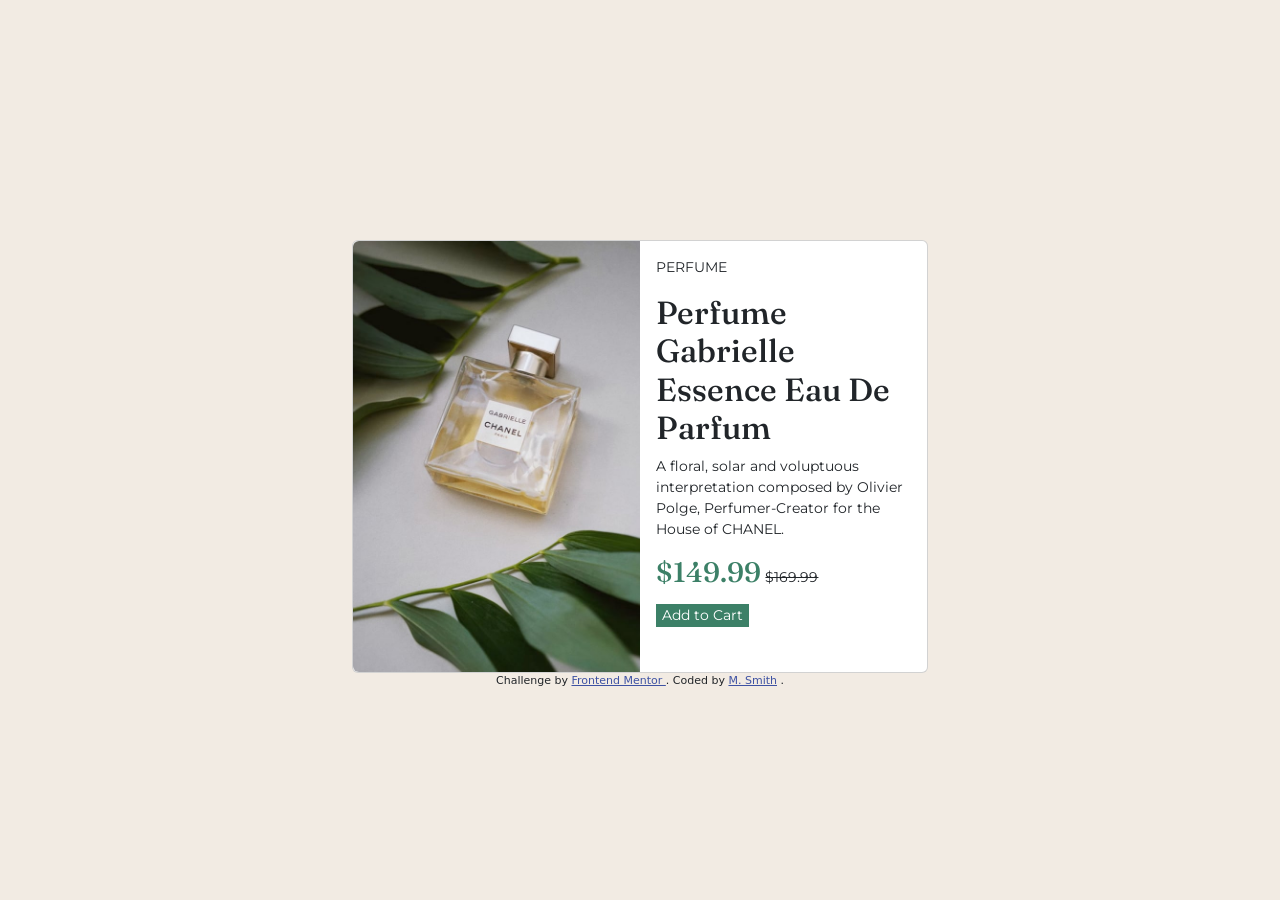
==== ProductPreviewCard/index.html @ 3549fe42 "Updated css" ====
<!DOCTYPE html>
<html lang="en">
	<head>
		<meta charset="UTF-8" />
		<meta name="viewport" content="width=device-width, initial-scale=1.0" />
		<!-- displays site properly based on user's device -->
		<link
			href="https://cdn.jsdelivr.net/npm/bootstrap@5.3.2/dist/css/bootstrap.min.css"
			rel="stylesheet"
			integrity="sha384-T3c6CoIi6uLrA9TneNEoa7RxnatzjcDSCmG1MXxSR1GAsXEV/Dwwykc2MPK8M2HN"
			crossorigin="anonymous" />
		<script
			src="https://cdn.jsdelivr.net/npm/bootstrap@5.3.2/dist/js/bootstrap.bundle.min.js"
			integrity="sha384-C6RzsynM9kWDrMNeT87bh95OGNyZPhcTNXj1NW7RuBCsyN/o0jlpcV8Qyq46cDfL"
			crossorigin="anonymous"></script>
		<link rel="stylesheet" href="custom.css" />
		<link rel="preconnect" href="https://fonts.googleapis.com" />
		<link rel="preconnect" href="https://fonts.gstatic.com" crossorigin />
		<link
			href="https://fonts.googleapis.com/css2?family=Fraunces:opsz,wght@9..144,700&family=Montserrat:wght@500;700&display=swap"
			rel="stylesheet" />
		<link
			rel="icon"
			type="image/png"
			sizes="32x32"
			href="./images/favicon-32x32.png" />

		<title>Frontend Mentor | Product preview card component</title>

		<!-- Feel free to remove these styles or customise in your own stylesheet 👍 -->
		<style>
			.attribution {
				font-size: 11px;
				text-align: center;
			}
			.attribution a {
				color: hsl(228, 45%, 44%);
			}
		</style>
	</head>
	<body>
		<div class="container-md">
			<div class="card mx-auto" style="width: 36rem">
				<div class="row g-0">
					<div class="col">
						<img
							src="images/image-product-desktop.jpg"
							class="img-fluid rounded-start"
							alt="..." />
					</div>
					<div class="col">
						<div class="card-body">
							<p class="card-perfume">perfume</p>
							<h2 class="card-title">
								Perfume Gabrielle Essence Eau De Parfum
							</h2>
							<p class="card-text">
								A floral, solar and voluptuous interpretation composed by
								Olivier Polge, Perfumer-Creator for the House of CHANEL.
							</p>
							<h3 class="price-new">$149.99</h3>
							<p class="price-old">$169.99</p>
							<p class="card-text">
								<button>Add to Cart</button>
							</p>
						</div>
					</div>
				</div>
			</div>
		</div>
		<div class="attribution">
			Challenge by
			<a href="https://www.frontendmentor.io?ref=challenge" target="_blank">
				Frontend Mentor
			</a>
			. Coded by
			<a href="#">M. Smith</a>
			.
		</div>
	</body>
</html>
---- ProductPreviewCard/custom.css ----
body {
	font-size: 14px;
	background-color: #f2ebe3;
}

p {
	font-family: 'Montserrat', sans-serif;
}

h1,
h2,
h3,
h4,
h5,
h6 {
	font-family: 'Fraunces', serif;
}

.container-md {
	margin-top: 15rem;
}

.price-new {
	display: inline-block;
	color: #3c8067;
}

.price-old {
	text-decoration: line-through;
	display: inline-block;
}

.card-perfume {
	text-transform: uppercase;
}

button {
	background-color: #3c8067;
	color: white;
	border: none;
}
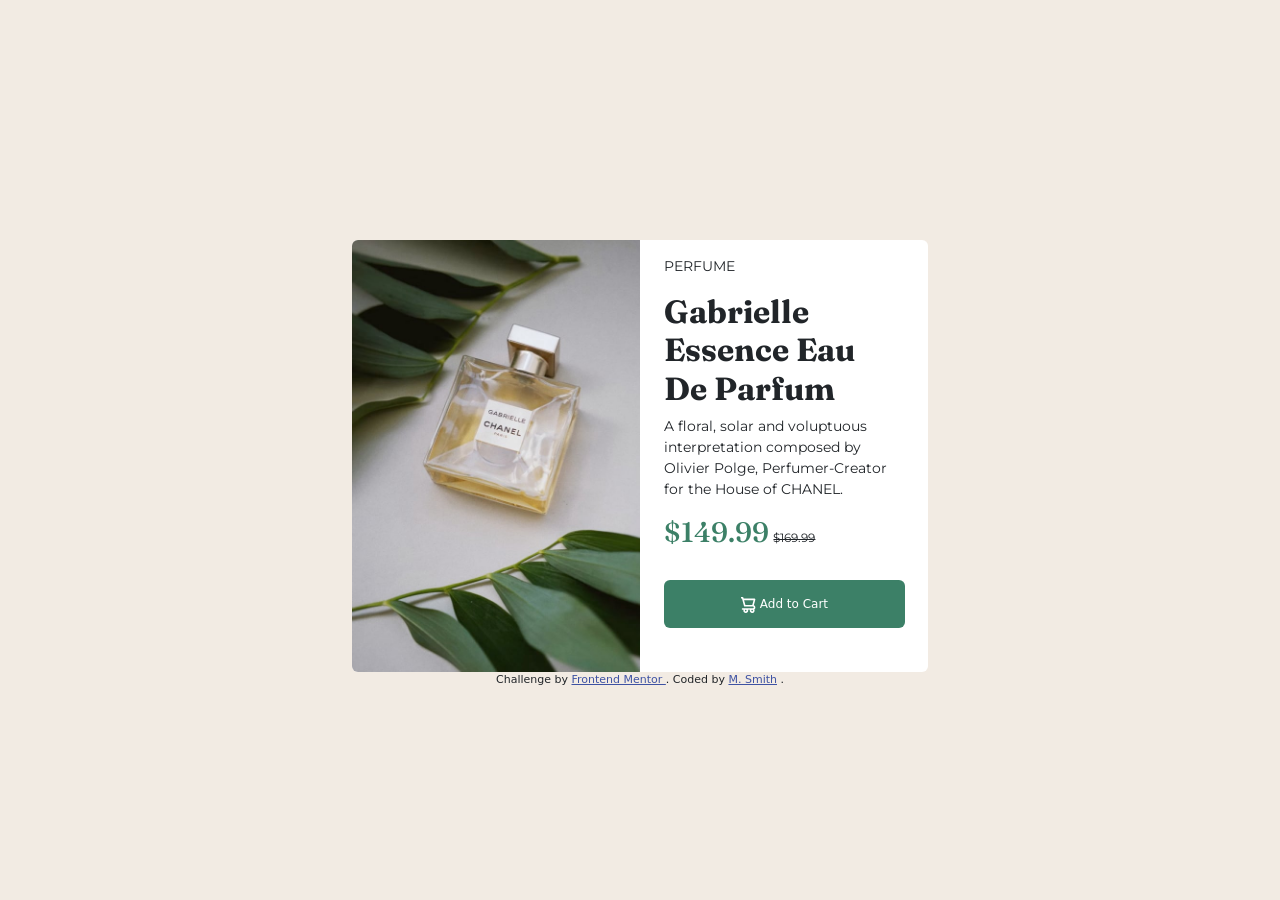
==== commit 99a074d3: "final card" ====
--- a/ProductPreviewCard/index.html
+++ b/ProductPreviewCard/index.html
@@ -50,18 +50,25 @@
 					</div>
 					<div class="col">
 						<div class="card-body">
-							<p class="card-perfume">perfume</p>
+							<p class="card-perfume">Perfume</p>
 							<h2 class="card-title">
-								Perfume Gabrielle Essence Eau De Parfum
+								Gabrielle <br>
+                Essence Eau <br>
+                De Parfum
 							</h2>
 							<p class="card-text">
 								A floral, solar and voluptuous interpretation composed by
 								Olivier Polge, Perfumer-Creator for the House of CHANEL.
 							</p>
 							<h3 class="price-new">$149.99</h3>
-							<p class="price-old">$169.99</p>
+							<p class="price-old"><small>$169.99</small></p>
 							<p class="card-text">
-								<button>Add to Cart</button>
+                <div class="d-grid gap-2">
+								<button type="button" class="btn">
+									<img src="images/icon-cart.svg" />
+									<span>Add to Cart</span>
+								</button>
+                </div>
 							</p>
 						</div>
 					</div>
--- a/ProductPreviewCard/custom.css
+++ b/ProductPreviewCard/custom.css
@@ -1,3 +1,7 @@
+html,
+[data-bs-theme='light'] {
+}
+
 body {
 	font-size: 14px;
 	background-color: #f2ebe3;
@@ -14,6 +18,19 @@
 h5,
 h6 {
 	font-family: 'Fraunces', serif;
+}
+
+h2 {
+	font-weight: 700;
+}
+
+.card {
+	border: none;
+}
+
+.card-body {
+	margin-right: 0.5em;
+	margin-left: 0.5rem;
 }
 
 .container-md {
@@ -34,8 +51,19 @@
 	text-transform: uppercase;
 }
 
-button {
+.btn,
+.btn:first-child:active {
 	background-color: #3c8067;
 	color: white;
 	border: none;
+	font-size: 12px;
+	height: 3rem;
 }
+
+.btn:hover,
+.btn:focus-visible {
+	background-color: #3c8067;
+	color: white;
+	border: none;
+	transform: scale(110%);
+}
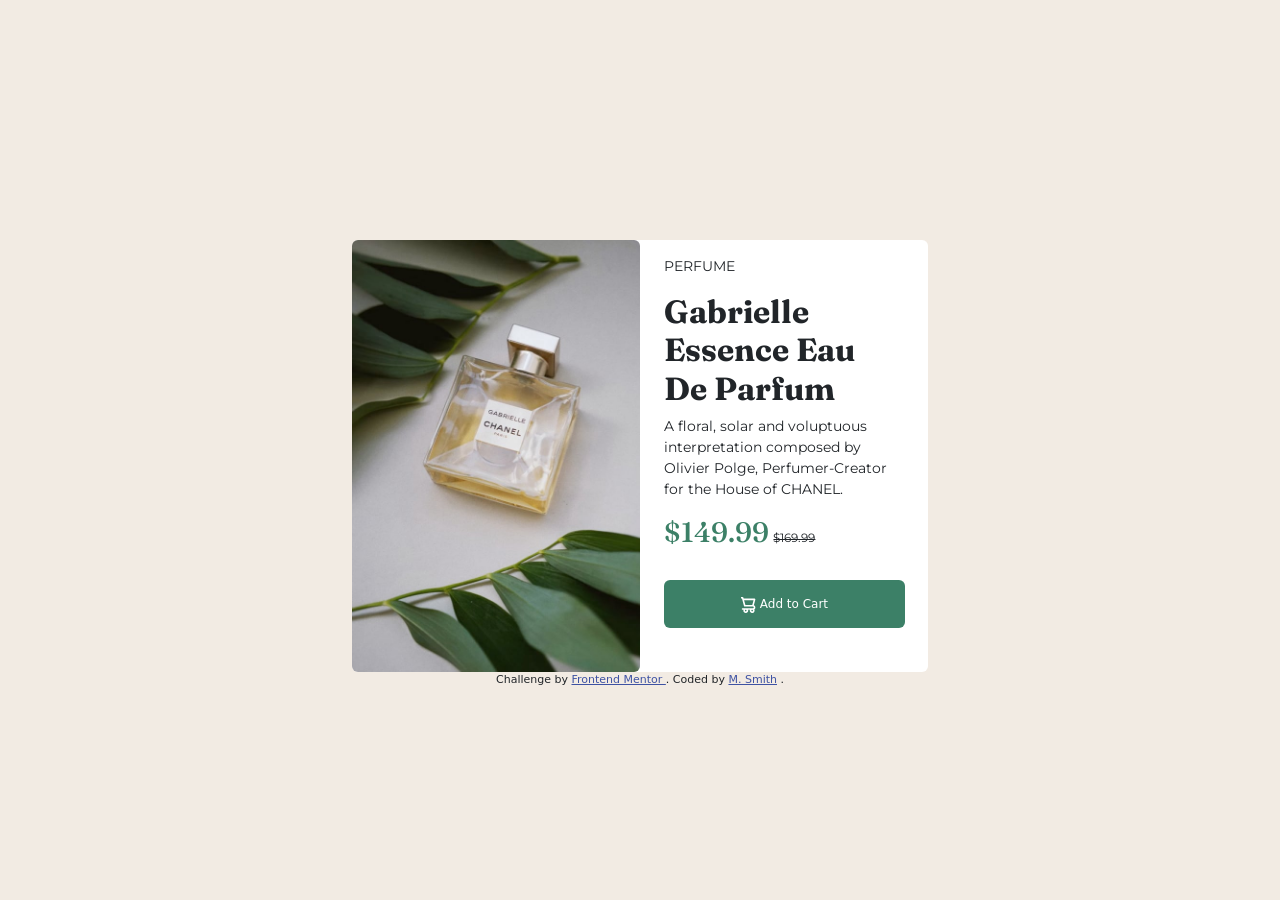
==== commit c1f136af: "Changes from last night" ====
--- a/ProductPreviewCard/index.html
+++ b/ProductPreviewCard/index.html
@@ -45,7 +45,7 @@
 					<div class="col">
 						<img
 							src="images/image-product-desktop.jpg"
-							class="img-fluid rounded-start"
+							class="img-fluid rounded header-image"
 							alt="..." />
 					</div>
 					<div class="col">
@@ -84,5 +84,28 @@
 			<a href="#">M. Smith</a>
 			.
 		</div>
+		<script>
+			const headerImage = document.getElementById('header-image');
+
+// Function to update the image source based on screen size
+function updateHeaderImage(mediaQuery) {
+    if (mediaQuery.matches) {
+        headerImage.src = '/ProductPreviewCard/images/image-product-mobile.jpg';
+    } else {
+        headerImage.src = '/ProductPreviewCard/images/image-product-desktop.jpg';
+    }
+}
+
+// Create a media query for the desired screen size
+const mobileQuery = window.matchMedia('(max-width: 600px)');
+
+// Initial update on page load
+updateHeaderImage(mobileQuery);
+
+// Add an event listener to update the image when the media query matches
+mobileQuery.addEventListener('change', (event) => {
+    updateHeaderImage(event.currentTarget);
+});
+		</script>
 	</body>
 </html>
--- a/ProductPreviewCard/custom.css
+++ b/ProductPreviewCard/custom.css
@@ -1,7 +1,3 @@
-html,
-[data-bs-theme='light'] {
-}
-
 body {
 	font-size: 14px;
 	background-color: #f2ebe3;
@@ -67,3 +63,20 @@
 	border: none;
 	transform: scale(110%);
 }
+
+@media screen and (max-width: 765px) {
+	div.row.g-0 {
+		display: flex;
+		flex-direction: column;
+	}
+
+	.container-md {
+		margin-top: 0;
+		--bs-gutter-x: 0;
+	}
+
+	.header-image {
+		width: 100%;
+		border-radius: 1rem;
+	}
+}
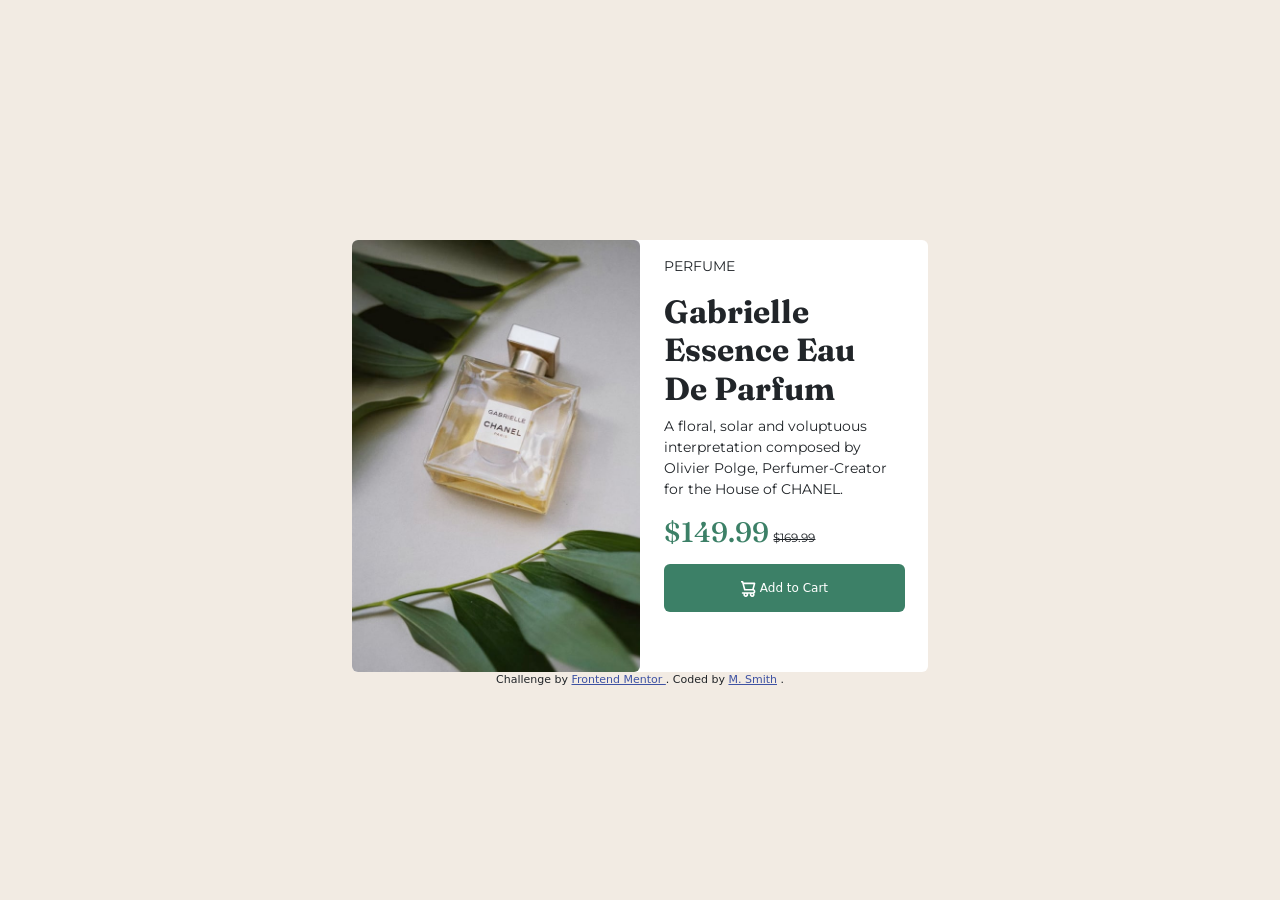
==== commit 52796951: "fixed p element" ====
--- a/ProductPreviewCard/index.html
+++ b/ProductPreviewCard/index.html
@@ -52,9 +52,11 @@
 						<div class="card-body">
 							<p class="card-perfume">Perfume</p>
 							<h2 class="card-title">
-								Gabrielle <br>
-                Essence Eau <br>
-                De Parfum
+								Gabrielle
+								<br />
+								Essence Eau
+								<br />
+								De Parfum
 							</h2>
 							<p class="card-text">
 								A floral, solar and voluptuous interpretation composed by
@@ -62,14 +64,14 @@
 							</p>
 							<h3 class="price-new">$149.99</h3>
 							<p class="price-old"><small>$169.99</small></p>
-							<p class="card-text">
-                <div class="d-grid gap-2">
-								<button type="button" class="btn">
-									<img src="images/icon-cart.svg" />
-									<span>Add to Cart</span>
-								</button>
-                </div>
-							</p>
+							<div class="card-text">
+								<div class="d-grid gap-2">
+									<button type="button" class="btn">
+										<img src="images/icon-cart.svg" />
+										<span>Add to Cart</span>
+									</button>
+								</div>
+							</div>
 						</div>
 					</div>
 				</div>
@@ -87,25 +89,27 @@
 		<script>
 			const headerImage = document.getElementById('header-image');
 
-// Function to update the image source based on screen size
-function updateHeaderImage(mediaQuery) {
-    if (mediaQuery.matches) {
-        headerImage.src = '/ProductPreviewCard/images/image-product-mobile.jpg';
-    } else {
-        headerImage.src = '/ProductPreviewCard/images/image-product-desktop.jpg';
-    }
-}
+			// Function to update the image source based on screen size
+			function updateHeaderImage(mediaQuery) {
+				if (mediaQuery.matches) {
+					headerImage.src =
+						'/ProductPreviewCard/images/image-product-mobile.jpg';
+				} else {
+					headerImage.src =
+						'/ProductPreviewCard/images/image-product-desktop.jpg';
+				}
+			}
 
-// Create a media query for the desired screen size
-const mobileQuery = window.matchMedia('(max-width: 600px)');
+			// Create a media query for the desired screen size
+			const mobileQuery = window.matchMedia('(max-width: 600px)');
 
-// Initial update on page load
-updateHeaderImage(mobileQuery);
+			// Initial update on page load
+			updateHeaderImage(mobileQuery);
 
-// Add an event listener to update the image when the media query matches
-mobileQuery.addEventListener('change', (event) => {
-    updateHeaderImage(event.currentTarget);
-});
+			// Add an event listener to update the image when the media query matches
+			mobileQuery.addEventListener('change', (event) => {
+				updateHeaderImage(event.currentTarget);
+			});
 		</script>
 	</body>
 </html>
